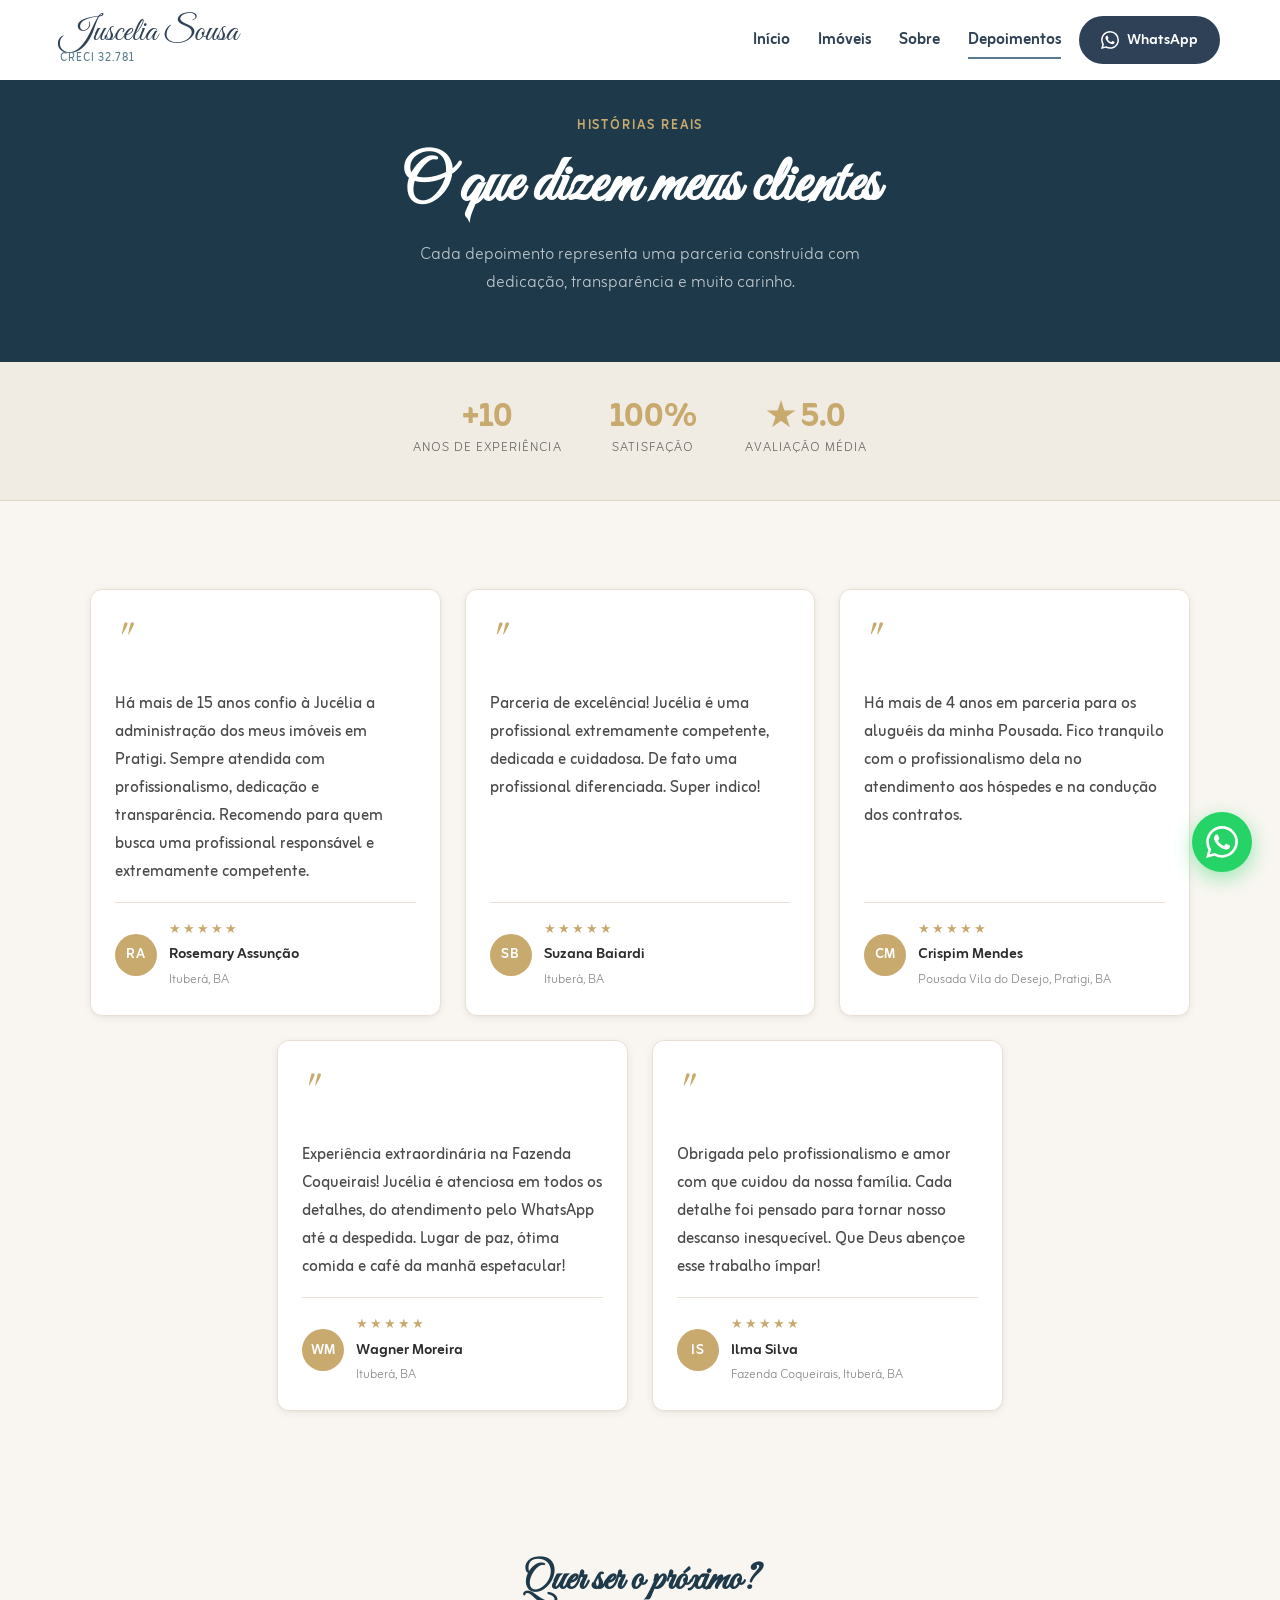
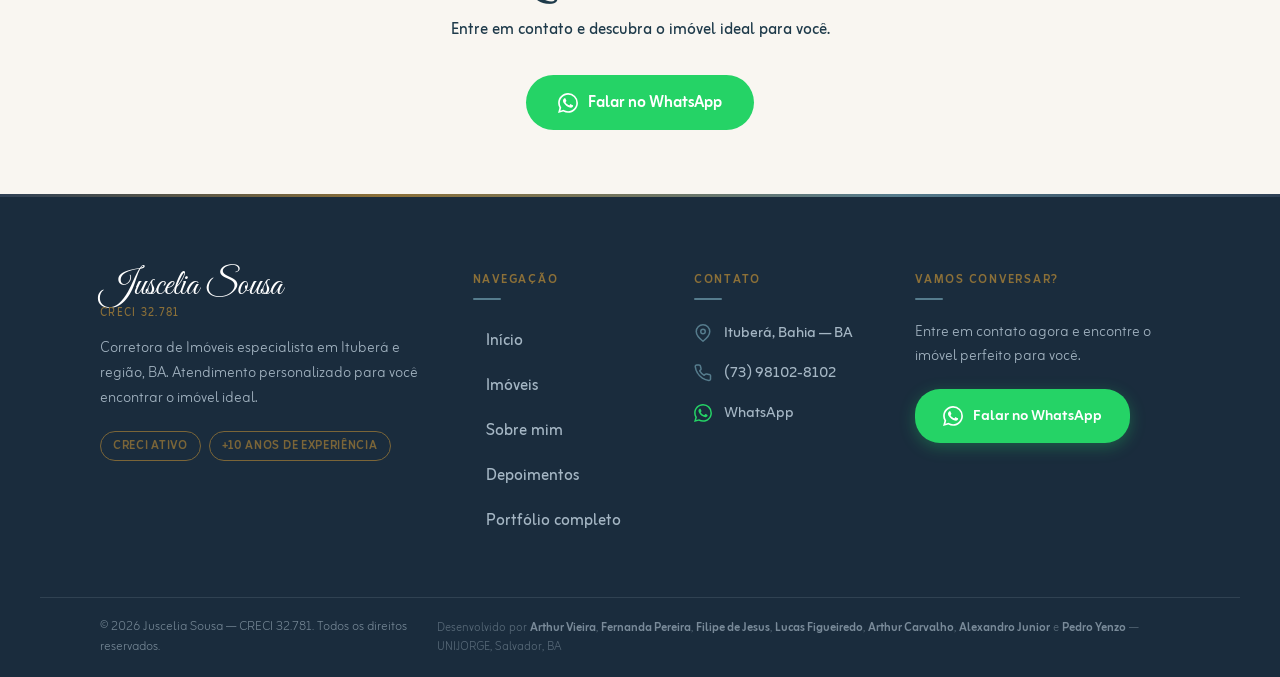
==== depoimentos.html @ c7bf2bec "Depoimentos" ====
<!DOCTYPE html>
<html lang="pt-BR">
<head>
  <meta charset="UTF-8" />
  <meta name="viewport" content="width=device-width, initial-scale=1.0" />
  <meta name="description" content="Depoimentos de clientes de Juscelia Sousa — Corretora de Imóveis CRECI 32.781 em Ituberá, BA." />
  <title>Depoimentos | Juscelia Sousa — Corretora de Imóveis</title>

  <link rel="preconnect" href="https://fonts.googleapis.com" />
  <link rel="preconnect" href="https://fonts.gstatic.com" crossorigin />
  <link href="https://fonts.googleapis.com/css2?family=Great+Vibes&family=Zain:ital,wght@0,200;0,300;0,400;0,700;0,800;0,900;1,300;1,400&display=swap" rel="stylesheet" />

  <link rel="stylesheet" href="assets/css/style.css" />
  <link rel="stylesheet" href="assets/css/footer.css" />
  <link rel="stylesheet" href="assets/css/depoimentos.css" />

</head>
<body>

  <!-- ============================================================
       CABEÇALHO 
  ============================================================ -->
  <header class="header" id="cabecalho" role="banner">
    <a href="index.html" class="header__brand" aria-label="Juscelia Sousa - Página inicial">
      <span class="header__name">Juscelia Sousa</span>
      <span class="header__creci">CRECI 32.781</span>
    </a>

    <nav class="header__nav" aria-label="Navegação principal">
      <ul class="nav__list" role="list">
        <li><a href="index.html#inicio"  class="nav__link">Início</a></li>
        <li><a href="index.html#imoveis" class="nav__link">Imóveis</a></li>
        <li><a href="index.html#sobre"   class="nav__link">Sobre</a></li>
        <li><a href="depoimentos.html"   class="nav__link active" aria-current="page">Depoimentos</a></li>
        <li>
          <a href="https://wa.me/5573981028102?text=Ol%C3%A1%2C+Juscelia!+Vim+pelo+seu+site+e+gostaria+de+mais+informa%C3%A7%C3%B5es+sobre+im%C3%B3veis."
            class="btn--whatsapp-nav" target="_blank" rel="noopener noreferrer"
            aria-label="Fale com Juscelia Sousa pelo WhatsApp">
            <svg xmlns="http://www.w3.org/2000/svg" viewBox="0 0 24 24" fill="currentColor" aria-hidden="true">
              <path d="M17.472 14.382c-.297-.149-1.758-.867-2.03-.967-.273-.099-.471-.148-.67.15-.197.297-.767.966-.94 1.164-.173.199-.347.223-.644.075-.297-.15-1.255-.463-2.39-1.475-.883-.788-1.48-1.761-1.653-2.059-.173-.297-.018-.458.13-.606.134-.133.298-.347.446-.52.149-.174.198-.298.298-.497.099-.198.05-.371-.025-.52-.075-.149-.669-1.612-.916-2.207-.242-.579-.487-.5-.669-.51-.173-.008-.371-.01-.57-.01-.198 0-.52.074-.792.372-.272.297-1.04 1.016-1.04 2.479 0 1.462 1.065 2.875 1.213 3.074.149.198 2.096 3.2 5.077 4.487.709.306 1.262.489 1.694.625.712.227 1.36.195 1.871.118.571-.085 1.758-.719 2.006-1.413.248-.694.248-1.289.173-1.413-.074-.124-.272-.198-.57-.347m-5.421 7.403h-.004a9.87 9.87 0 01-5.031-1.378l-.361-.214-3.741.982.998-3.648-.235-.374a9.86 9.86 0 01-1.51-5.26c.001-5.45 4.436-9.884 9.888-9.884 2.64 0 5.122 1.03 6.988 2.898a9.825 9.825 0 012.893 6.994c-.003 5.45-4.437 9.884-9.885 9.884m8.413-18.297A11.815 11.815 0 0012.05 0C5.495 0 .16 5.335.157 11.892c0 2.096.547 4.142 1.588 5.945L.057 24l6.305-1.654a11.882 11.882 0 005.683 1.448h.005c6.554 0 11.89-5.335 11.893-11.893a11.821 11.821 0 00-3.48-8.413z"/>
            </svg>
            WhatsApp
          </a>
        </li>
      </ul>
    </nav>

    <button class="header__hamburger" id="btn-hamburger"
      aria-label="Abrir menu" aria-expanded="false" aria-controls="menu-mobile">
      <span class="hamburger__line"></span>
      <span class="hamburger__line"></span>
      <span class="hamburger__line"></span>
    </button>
  </header>

  <!-- ==========================================================================
        MENU MOBILE 
  ===============================================================================-->
  <nav class="mobile-menu" id="menu-mobile" aria-label="Menu mobile" aria-hidden="true">
    <div class="mobile-menu__inner">
      <a href="index.html#inicio"  class="mobile-menu__link" data-link-mobile>Início</a>
      <a href="index.html#imoveis" class="mobile-menu__link" data-link-mobile>Imóveis</a>
      <a href="index.html#sobre"   class="mobile-menu__link" data-link-mobile>Sobre</a>
      <a href="depoimentos.html"   class="mobile-menu__link active" data-link-mobile>Depoimentos</a>
      <a href="https://wa.me/5573981028102?text=Ol%C3%A1%2C+Juscelia!+Vim+pelo+seu+site+e+gostaria+de+mais+informa%C3%A7%C3%B5es+sobre+im%C3%B3veis."
        class="mobile-menu__whatsapp" target="_blank" rel="noopener noreferrer" data-link-mobile>
        <svg xmlns="http://www.w3.org/2000/svg" viewBox="0 0 24 24" fill="currentColor" aria-hidden="true">
          <path d="M17.472 14.382c-.297-.149-1.758-.867-2.03-.967-.273-.099-.471-.148-.67.15-.197.297-.767.966-.94 1.164-.173.199-.347.223-.644.075-.297-.15-1.255-.463-2.39-1.475-.883-.788-1.48-1.761-1.653-2.059-.173-.297-.018-.458.13-.606.134-.133.298-.347.446-.52.149-.174.198-.298.298-.497.099-.198.05-.371-.025-.52-.075-.149-.669-1.612-.916-2.207-.242-.579-.487-.5-.669-.51-.173-.008-.371-.01-.57-.01-.198 0-.52.074-.792.372-.272.297-1.04 1.016-1.04 2.479 0 1.462 1.065 2.875 1.213 3.074.149.198 2.096 3.2 5.077 4.487.709.306 1.262.489 1.694.625.712.227 1.36.195 1.871.118.571-.085 1.758-.719 2.006-1.413.248-.694.248-1.289.173-1.413-.074-.124-.272-.198-.57-.347m-5.421 7.403h-.004a9.87 9.87 0 01-5.031-1.378l-.361-.214-3.741.982.998-3.648-.235-.374a9.86 9.86 0 01-1.51-5.26c.001-5.45 4.436-9.884 9.888-9.884 2.64 0 5.122 1.03 6.988 2.898a9.825 9.825 0 012.893 6.994c-.003 5.45-4.437 9.884-9.885 9.884m8.413-18.297A11.815 11.815 0 0012.05 0C5.495 0 .16 5.335.157 11.892c0 2.096.547 4.142 1.588 5.945L.057 24l6.305-1.654a11.882 11.882 0 005.683 1.448h.005c6.554 0 11.89-5.335 11.893-11.893a11.821 11.821 0 00-3.48-8.413z"/>
        </svg>
        Fale no WhatsApp
      </a>
    </div>
  </nav>


  <!-- ============================================================
       HERO DA PÁGINA
  ============================================================ -->
  <section class="dep-hero" aria-label="Depoimentos de clientes">
    <span class="dep-hero__eyebrow">Histórias reais</span>
    <h1 class="dep-hero__titulo">O que dizem meus clientes</h1>
    <p class="dep-hero__subtitulo">Cada depoimento representa uma parceria construída com dedicação, transparência e muito carinho.</p>
  </section>


  <!-- ============================================================
       ESTATÍSTICAS
  ============================================================ -->
  <div class="dep-stats" aria-label="Números de satisfação">
    <div class="dep-stat">
      <span class="dep-stat__num">+10</span>
      <span class="dep-stat__label">Anos de experiência</span>
    </div>
    <div class="dep-stat">
      <span class="dep-stat__num">100%</span>
      <span class="dep-stat__label">Satisfação</span>
    </div>
    <div class="dep-stat">
      <span class="dep-stat__num">★ 5.0</span>
      <span class="dep-stat__label">Avaliação média</span>
    </div>
  </div>



  <!-- ============================================================
       SEÇÃO DEPOIMENTOS
  ============================================================ -->
  <section class="secao-depoimentos" id="depoimentos" aria-labelledby="dep-titulo">

    <div class="depoimentos__grade">

      <article class="dep__card">
        <div class="dep__aspas" aria-hidden="true">"</div>
        <p class="dep__texto">Há mais de 15 anos confio à Jucélia a administração dos meus imóveis em Pratigi. Sempre atendida com profissionalismo, dedicação e transparência. Recomendo para quem busca uma profissional responsável e extremamente competente.</p>
        <footer class="dep__rodape">
          <div class="dep__avatar" aria-hidden="true">RA</div>
          <div class="dep__info">
            <div class="dep__estrelas" aria-label="5 estrelas">★★★★★</div>
            <strong class="dep__nome">Rosemary Assunção</strong>
            <span class="dep__local">Ituberá, BA</span>
          </div>
        </footer>
      </article>

      <article class="dep__card">
        <div class="dep__aspas" aria-hidden="true">"</div>
        <p class="dep__texto">Parceria de excelência! Jucélia é uma profissional extremamente competente, dedicada e cuidadosa. De fato uma profissional diferenciada. Super indico!</p>
        <footer class="dep__rodape">
          <div class="dep__avatar" aria-hidden="true">SB</div>
          <div class="dep__info">
            <div class="dep__estrelas" aria-label="5 estrelas">★★★★★</div>
            <strong class="dep__nome">Suzana Baiardi</strong>
            <span class="dep__local">Ituberá, BA</span>
          </div>
        </footer>
      </article>

      <article class="dep__card">
        <div class="dep__aspas" aria-hidden="true">"</div>
        <p class="dep__texto">Há mais de 4 anos em parceria para os aluguéis da minha Pousada. Fico tranquilo com o profissionalismo dela no atendimento aos hóspedes e na condução dos contratos.</p>
        <footer class="dep__rodape">
          <div class="dep__avatar" aria-hidden="true">CM</div>
          <div class="dep__info">
            <div class="dep__estrelas" aria-label="5 estrelas">★★★★★</div>
            <strong class="dep__nome">Crispim Mendes</strong>
            <span class="dep__local">Pousada Vila do Desejo, Pratigi, BA</span>
          </div>
        </footer>
      </article>

      <article class="dep__card">
        <div class="dep__aspas" aria-hidden="true">"</div>
        <p class="dep__texto">Experiência extraordinária na Fazenda Coqueirais! Jucélia é atenciosa em todos os detalhes, do atendimento pelo WhatsApp até a despedida. Lugar de paz, ótima comida e café da manhã espetacular!</p>
        <footer class="dep__rodape">
          <div class="dep__avatar" aria-hidden="true">WM</div>
          <div class="dep__info">
            <div class="dep__estrelas" aria-label="5 estrelas">★★★★★</div>
            <strong class="dep__nome">Wagner Moreira</strong>
            <span class="dep__local">Ituberá, BA</span>
          </div>
        </footer>
      </article>

      <article class="dep__card">
        <div class="dep__aspas" aria-hidden="true">"</div>
        <p class="dep__texto">Obrigada pelo profissionalismo e amor com que cuidou da nossa família. Cada detalhe foi pensado para tornar nosso descanso inesquecível. Que Deus abençoe esse trabalho ímpar!</p>
        <footer class="dep__rodape">
          <div class="dep__avatar" aria-hidden="true">IS</div>
          <div class="dep__info">
            <div class="dep__estrelas" aria-label="5 estrelas">★★★★★</div>
            <strong class="dep__nome">Ilma Silva</strong>
            <span class="dep__local">Fazenda Coqueirais, Ituberá, BA</span>
          </div>
        </footer>
      </article>

    </div>
  </section>

  <!-- ===========================================================
   CONVOCAÇÃO 
   ============================================================-->
  
   <section class="dep-cta" aria-label="Fale com Juscelia">
  <h2 class="dep-cta__titulo">Quer ser o próximo?</h2>
  <p class="dep-cta__texto">Entre em contato e descubra o imóvel ideal para você.</p>
  <a href="https://wa.me/5573981028102?text=Ol%C3%A1%2C+Juscelia!+Vim+pela+p%C3%A1gina+de+depoimentos+e+gostaria+de+mais+informa%C3%A7%C3%B5es."
    class="dep-cta__btn" target="_blank" rel="noopener noreferrer">
    <svg xmlns="http://www.w3.org/2000/svg" viewBox="0 0 24 24" fill="currentColor" style="width:20px;height:20px" aria-hidden="true">
      <path d="M17.472 14.382c-.297-.149-1.758-.867-2.03-.967-.273-.099-.471-.148-.67.15-.197.297-.767.966-.94 1.164-.173.199-.347.223-.644.075-.297-.15-1.255-.463-2.39-1.475-.883-.788-1.48-1.761-1.653-2.059-.173-.297-.018-.458.13-.606.134-.133.298-.347.446-.52.149-.174.198-.298.298-.497.099-.198.05-.371-.025-.52-.075-.149-.669-1.612-.916-2.207-.242-.579-.487-.5-.669-.51-.173-.008-.371-.01-.57-.01-.198 0-.52.074-.792.372-.272.297-1.04 1.016-1.04 2.479 0 1.462 1.065 2.875 1.213 3.074.149.198 2.096 3.2 5.077 4.487.709.306 1.262.489 1.694.625.712.227 1.36.195 1.871.118.571-.085 1.758-.719 2.006-1.413.248-.694.248-1.289.173-1.413-.074-.124-.272-.198-.57-.347m-5.421 7.403h-.004a9.87 9.87 0 01-5.031-1.378l-.361-.214-3.741.982.998-3.648-.235-.374a9.86 9.86 0 01-1.51-5.26c.001-5.45 4.436-9.884 9.888-9.884 2.64 0 5.122 1.03 6.988 2.898a9.825 9.825 0 012.893 6.994c-.003 5.45-4.437 9.884-9.885 9.884m8.413-18.297A11.815 11.815 0 0012.05 0C5.495 0 .16 5.335.157 11.892c0 2.096.547 4.142 1.588 5.945L.057 24l6.305-1.654a11.882 11.882 0 005.683 1.448h.005c6.554 0 11.89-5.335 11.893-11.893a11.821 11.821 0 00-3.48-8.413z"/>
    </svg>
    Falar no WhatsApp
  </a>
</section>

  <!-- ============================================================
       RODAPÉ
  ============================================================ -->
  <footer class="footer" id="rodape" role="contentinfo">
    <div class="footer__top-bar" aria-hidden="true"></div>
    <div class="footer__container">

      <div class="footer__col footer__col--marca">
        <a href="index.html" class="footer__logo" aria-label="Juscelia Sousa - Início">
          <span class="footer__logo-nome">Juscelia Sousa</span>
          <span class="footer__logo-creci">CRECI 32.781</span>
        </a>
        <p class="footer__descricao">Corretora de Imóveis especialista em Ituberá e região, BA. Atendimento personalizado para você encontrar o imóvel ideal.</p>
        <div class="footer__selos">
          <span class="footer__selo">CRECI Ativo</span>
          <span class="footer__selo">+10 anos de experiência</span>
        </div>
      </div>

      <div class="footer__col">
        <h3 class="footer__col-titulo">Navegação</h3>
        <ul class="footer__nav-list" role="list">
          <li><a href="index.html#inicio"   class="footer__nav-link">Início</a></li>
          <li><a href="index.html#imoveis"  class="footer__nav-link">Imóveis</a></li>
          <li><a href="index.html#sobre"    class="footer__nav-link">Sobre mim</a></li>
          <li><a href="depoimentos.html"    class="footer__nav-link">Depoimentos</a></li>
          <li><a href="imoveis.html"        class="footer__nav-link">Portfólio completo</a></li>
        </ul>
      </div>

      <div class="footer__col">
        <h3 class="footer__col-titulo">Contato</h3>
        <ul class="footer__contato-list" role="list">
          <li class="footer__contato-item">
            <svg xmlns="http://www.w3.org/2000/svg" viewBox="0 0 24 24" fill="none" stroke="currentColor" stroke-width="2" stroke-linecap="round" stroke-linejoin="round" aria-hidden="true"><path d="M21 10c0 6-9 13-9 13S3 16 3 10a9 9 0 0 1 18 0z"/><circle cx="12" cy="10" r="3"/></svg>
            <span>Ituberá, Bahia — BA</span>
          </li>
          <li class="footer__contato-item">
            <svg xmlns="http://www.w3.org/2000/svg" viewBox="0 0 24 24" fill="none" stroke="currentColor" stroke-width="2" stroke-linecap="round" stroke-linejoin="round" aria-hidden="true"><path d="M22 16.92v3a2 2 0 0 1-2.18 2 19.79 19.79 0 0 1-8.63-3.07A19.5 19.5 0 0 1 4.69 12a19.79 19.79 0 0 1-3-8.6A2 2 0 0 1 3.62 1.2h3a2 2 0 0 1 2 1.72c.13.96.36 1.9.7 2.81a2 2 0 0 1-.45 2.11l-1.27 1.27a16 16 0 0 0 6 6l1.27-1.27a2 2 0 0 1 2.11-.45c.9.34 1.85.57 2.81.7A2 2 0 0 1 22 16.92z"/></svg>
            <a href="tel:+5573981028102" class="footer__link-contato">(73) 98102-8102</a>
          </li>
          <li class="footer__contato-item">
            <svg xmlns="http://www.w3.org/2000/svg" viewBox="0 0 24 24" fill="currentColor" aria-hidden="true"><path d="M17.472 14.382c-.297-.149-1.758-.867-2.03-.967-.273-.099-.471-.148-.67.15-.197.297-.767.966-.94 1.164-.173.199-.347.223-.644.075-.297-.15-1.255-.463-2.39-1.475-.883-.788-1.48-1.761-1.653-2.059-.173-.297-.018-.458.13-.606.134-.133.298-.347.446-.52.149-.174.198-.298.298-.497.099-.198.05-.371-.025-.52-.075-.149-.669-1.612-.916-2.207-.242-.579-.487-.5-.669-.51-.173-.008-.371-.01-.57-.01-.198 0-.52.074-.792.372-.272.297-1.04 1.016-1.04 2.479 0 1.462 1.065 2.875 1.213 3.074.149.198 2.096 3.2 5.077 4.487.709.306 1.262.489 1.694.625.712.227 1.36.195 1.871.118.571-.085 1.758-.719 2.006-1.413.248-.694.248-1.289.173-1.413-.074-.124-.272-.198-.57-.347m-5.421 7.403h-.004a9.87 9.87 0 01-5.031-1.378l-.361-.214-3.741.982.998-3.648-.235-.374a9.86 9.86 0 01-1.51-5.26c.001-5.45 4.436-9.884 9.888-9.884 2.64 0 5.122 1.03 6.988 2.898a9.825 9.825 0 012.893 6.994c-.003 5.45-4.437 9.884-9.885 9.884m8.413-18.297A11.815 11.815 0 0012.05 0C5.495 0 .16 5.335.157 11.892c0 2.096.547 4.142 1.588 5.945L.057 24l6.305-1.654a11.882 11.882 0 005.683 1.448h.005c6.554 0 11.89-5.335 11.893-11.893a11.821 11.821 0 00-3.48-8.413z"/></svg>
            <a href="https://wa.me/5573981028102?text=Ol%C3%A1%2C+Juscelia!+Vim+pelo+seu+site+e+gostaria+de+mais+informa%C3%A7%C3%B5es."
              class="footer__link-contato" target="_blank" rel="noopener noreferrer">WhatsApp</a>
          </li>
        </ul>
      </div>

      <div class="footer__col footer__col--cta">
        <h3 class="footer__col-titulo">Vamos conversar?</h3>
        <p class="footer__cta-texto">Entre em contato agora e encontre o imóvel perfeito para você.</p>
        <a href="https://wa.me/5573981028102?text=Ol%C3%A1%2C+Juscelia!+Vim+pelo+seu+site+e+gostaria+de+mais+informa%C3%A7%C3%B5es."
          class="footer__btn-wpp" target="_blank" rel="noopener noreferrer">
          <svg xmlns="http://www.w3.org/2000/svg" viewBox="0 0 24 24" fill="currentColor" aria-hidden="true"><path d="M17.472 14.382c-.297-.149-1.758-.867-2.03-.967-.273-.099-.471-.148-.67.15-.197.297-.767.966-.94 1.164-.173.199-.347.223-.644.075-.297-.15-1.255-.463-2.39-1.475-.883-.788-1.48-1.761-1.653-2.059-.173-.297-.018-.458.13-.606.134-.133.298-.347.446-.52.149-.174.198-.298.298-.497.099-.198.05-.371-.025-.52-.075-.149-.669-1.612-.916-2.207-.242-.579-.487-.5-.669-.51-.173-.008-.371-.01-.57-.01-.198 0-.52.074-.792.372-.272.297-1.04 1.016-1.04 2.479 0 1.462 1.065 2.875 1.213 3.074.149.198 2.096 3.2 5.077 4.487.709.306 1.262.489 1.694.625.712.227 1.36.195 1.871.118.571-.085 1.758-.719 2.006-1.413.248-.694.248-1.289.173-1.413-.074-.124-.272-.198-.57-.347m-5.421 7.403h-.004a9.87 9.87 0 01-5.031-1.378l-.361-.214-3.741.982.998-3.648-.235-.374a9.86 9.86 0 01-1.51-5.26c.001-5.45 4.436-9.884 9.888-9.884 2.64 0 5.122 1.03 6.988 2.898a9.825 9.825 0 012.893 6.994c-.003 5.45-4.437 9.884-9.885 9.884m8.413-18.297A11.815 11.815 0 0012.05 0C5.495 0 .16 5.335.157 11.892c0 2.096.547 4.142 1.588 5.945L.057 24l6.305-1.654a11.882 11.882 0 005.683 1.448h.005c6.554 0 11.89-5.335 11.893-11.893a11.821 11.821 0 00-3.48-8.413z"/></svg>
          Falar no WhatsApp
        </a>
      </div>

    </div>

    <div class="footer__copyright">
      <p>&copy; <span id="footer-ano"></span> Juscelia Sousa — CRECI 32.781. Todos os direitos reservados.</p>
      <p class="footer__credito">
        Desenvolvido por <strong>Arthur Vieira</strong>, <strong>Fernanda Pereira</strong>,
        <strong>Filipe de Jesus</strong>, <strong>Lucas Figueiredo</strong>,
        <strong>Arthur Carvalho</strong>, <strong>Alexandro Junior</strong> e
        <strong>Pedro Yenzo</strong> &mdash; UNIJORGE, Salvador, BA
      </p>
    </div>
  </footer>

  <!-- Botão flutuante WhatsApp -->
  <a href="https://wa.me/5573981028102?text=Ol%C3%A1%2C+Juscelia!+Vim+pelo+seu+site+e+gostaria+de+mais+informa%C3%A7%C3%B5es."
    class="btn-wpp-flutuante" target="_blank" rel="noopener noreferrer"
    aria-label="Fale com Juscelia Sousa pelo WhatsApp" title="Fale no WhatsApp">
    <svg xmlns="http://www.w3.org/2000/svg" viewBox="0 0 24 24" fill="currentColor" aria-hidden="true">
      <path d="M17.472 14.382c-.297-.149-1.758-.867-2.03-.967-.273-.099-.471-.148-.67.15-.197.297-.767.966-.94 1.164-.173.199-.347.223-.644.075-.297-.15-1.255-.463-2.39-1.475-.883-.788-1.48-1.761-1.653-2.059-.173-.297-.018-.458.13-.606.134-.133.298-.347.446-.52.149-.174.198-.298.298-.497.099-.198.05-.371-.025-.52-.075-.149-.669-1.612-.916-2.207-.242-.579-.487-.5-.669-.51-.173-.008-.371-.01-.57-.01-.198 0-.52.074-.792.372-.272.297-1.04 1.016-1.04 2.479 0 1.462 1.065 2.875 1.213 3.074.149.198 2.096 3.2 5.077 4.487.709.306 1.262.489 1.694.625.712.227 1.36.195 1.871.118.571-.085 1.758-.719 2.006-1.413.248-.694.248-1.289.173-1.413-.074-.124-.272-.198-.57-.347m-5.421 7.403h-.004a9.87 9.87 0 01-5.031-1.378l-.361-.214-3.741.982.998-3.648-.235-.374a9.86 9.86 0 01-1.51-5.26c.001-5.45 4.436-9.884 9.888-9.884 2.64 0 5.122 1.03 6.988 2.898a9.825 9.825 0 012.893 6.994c-.003 5.45-4.437 9.884-9.885 9.884m8.413-18.297A11.815 11.815 0 0012.05 0C5.495 0 .16 5.335.157 11.892c0 2.096.547 4.142 1.588 5.945L.057 24l6.305-1.654a11.882 11.882 0 005.683 1.448h.005c6.554 0 11.89-5.335 11.893-11.893a11.821 11.821 0 00-3.48-8.413z"/>
    </svg>
  </a>

  <script src="assets/js/main.js" defer></script>
  <script>
    document.getElementById('footer-ano').textContent = new Date().getFullYear();
  </script>

  <!-- ===========================================================================
  JAVA SCRIPT - ANIMAÇÃO DOS CARDS 
  =============================================================================-->
  <script>
    const cards = document.querySelectorAll('.dep__card');
    const observer = new IntersectionObserver((entries) => {
      entries.forEach(entry => {
        if (entry.isIntersecting) {
          entry.target.style.animationPlayState = 'running';
          observer.unobserve(entry.target);
        }
      });
    }, { threshold: 0.15 });
    cards.forEach(card => {
      card.style.animationPlayState = 'paused';
      observer.observe(card);
    });
  </script>

</body>
</html>
---- assets/css/style.css ----
/* ============================================================
   === RESET E BASE ==========================================
   ============================================================ */
*, *::before, *::after {
  box-sizing: border-box;
  margin: 0;
  padding: 0;
}

html {
  scroll-behavior: smooth;
}

body {
  font-family: 'Zain', sans-serif;
  font-size: 16px;
  color: var(--cor-escuro);
  background-color: var(--cor-bege);
  overflow-x: hidden;
}

/* ============================================================
   === VARIÁVEIS CSS =========================================
   ============================================================ */
:root {
  --cor-navy:   #2F4156; /* cabeçalhos, CTAs, textos principais */
  --cor-teal:   #567C8D; /* elementos secundários, hover        */
  --cor-sky:    #C8D9E6; /* destaques suaves, tags              */
  --cor-bege:   #F5EFEB; /* fundos de seções                    */
  --cor-branco: #FFFFFF; /* fundos de cards e navbar            */
  --cor-escuro: #1E2D3D; /* corpo de texto                      */
  --cor-ouro:   #8C7038; /* CRECI e detalhes dourados           */

  --fonte-titulo: 'Great Vibes', cursive;
  --fonte-corpo:  'Zain', sans-serif;

  --altura-cabecalho: 72px;
  --transicao-base: all 0.3s ease;
}

/* ============================================================
   === CABEÇALHO =============================================
   ============================================================ */
.header {
  position: fixed;
  top: 0;
  left: 0;
  width: 100%;
  z-index: 1000;
  background-color: var(--cor-branco);
  padding: 12px 20px;
  display: flex;
  align-items: center;
  justify-content: space-between;
  transition: var(--transicao-base);
}

/* Estado ao rolar — adicionado via JS */
.header.scrolled {
  box-shadow: 0 2px 20px rgba(47, 65, 86, 0.12);
  padding: 8px 20px;
}

/* --- Marca / Logo ------------------------------------------ */
.header__brand {
  display: flex;
  flex-direction: column;
  line-height: 1.1;
  text-decoration: none;
}

.header__name {
  font-family: var(--fonte-titulo);
  font-size: 1.9rem;
  color: var(--cor-navy);
  line-height: 1;
}

.header__creci {
  font-family: var(--fonte-corpo);
  font-size: 0.7rem;
  font-weight: 400;
  color: var(--cor-teal);
  letter-spacing: 0.08em;
  text-transform: uppercase;
  margin-top: 2px;
}

/* --- Navegação desktop ------------------------------------- */
.header__nav {
  display: none; /* oculto no mobile */
}

.nav__list {
  list-style: none;
  display: flex;
  align-items: center;
  gap: 8px;
}

.nav__link {
  font-family: var(--fonte-corpo);
  font-size: 1rem;
  font-weight: 700;
  color: var(--cor-navy);
  text-decoration: none;
  padding: 6px 10px;
  position: relative;
  transition: color 0.25s ease;
}

/* Sublinhado animado */
.nav__link::after {
  content: '';
  position: absolute;
  bottom: 0;
  left: 10px;
  right: 10px;
  height: 2px;
  background-color: var(--cor-teal);
  transform: scaleX(0);
  transform-origin: left;
  transition: transform 0.3s ease;
}

.nav__link:hover::after,
.nav__link.active::after {
  transform: scaleX(1);
}

.nav__link:hover {
  color: var(--cor-teal);
}

/* Botão WhatsApp no cabeçalho */
.btn--whatsapp-nav {
  display: inline-flex;
  align-items: center;
  gap: 8px;
  font-family: var(--fonte-corpo);
  font-size: 0.95rem;
  font-weight: 700;
  color: var(--cor-branco);
  background-color: var(--cor-navy);
  border: none;
  border-radius: 25px;
  padding: 10px 22px;
  text-decoration: none;
  cursor: pointer;
  min-height: 48px;
  transition: background-color 0.3s ease, transform 0.2s ease;
  white-space: nowrap;
}

.btn--whatsapp-nav:hover {
  background-color: var(--cor-teal);
  transform: translateY(-1px);
}

.btn--whatsapp-nav svg {
  flex-shrink: 0;
  width: 18px;
  height: 18px;
}

/* --- Botão hambúrguer -------------------------------------- */
.header__hamburger {
  display: flex;
  flex-direction: column;
  justify-content: space-between;
  width: 28px;
  height: 20px;
  background: none;
  border: none;
  cursor: pointer;
  padding: 0;
  min-height: 48px;
  align-items: center;
  justify-content: center;
  gap: 5px;
}

.hamburger__line {
  display: block;
  width: 28px;
  height: 2.5px;
  background-color: var(--cor-navy);
  border-radius: 2px;
  transition: var(--transicao-base);
  transform-origin: center;
}

/* Animação hambúrguer → X */
.header__hamburger[aria-expanded="true"] .hamburger__line:nth-child(1) {
  transform: translateY(7.5px) rotate(45deg);
}
.header__hamburger[aria-expanded="true"] .hamburger__line:nth-child(2) {
  opacity: 0;
  transform: scaleX(0);
}
.header__hamburger[aria-expanded="true"] .hamburger__line:nth-child(3) {
  transform: translateY(-7.5px) rotate(-45deg);
}

/* --- Menu mobile ------------------------------------------- */
.mobile-menu {
  position: fixed;
  top: var(--altura-cabecalho);
  left: 0;
  width: 100%;
  background-color: var(--cor-branco);
  z-index: 999;
  overflow: hidden;
  max-height: 0;
  transition: max-height 0.4s cubic-bezier(0.4, 0, 0.2, 1),
              box-shadow 0.3s ease;
  box-shadow: none;
}

.mobile-menu.open {
  max-height: 400px;
  box-shadow: 0 8px 24px rgba(47, 65, 86, 0.15);
}

.mobile-menu__inner {
  padding: 12px 0 24px;
  display: flex;
  flex-direction: column;
  align-items: stretch;
  border-top: 1px solid var(--cor-sky);
}

.mobile-menu__link {
  font-family: var(--fonte-corpo);
  font-size: 1.1rem;
  font-weight: 700;
  color: var(--cor-navy);
  text-decoration: none;
  padding: 16px 24px;
  transition: background-color 0.2s ease, color 0.2s ease;
  border-bottom: 1px solid #f0eae6;
}

.mobile-menu__link:last-of-type {
  border-bottom: none;
}

.mobile-menu__link:hover,
.mobile-menu__link.active {
  background-color: #f7f3f0;
  color: var(--cor-teal);
}

.mobile-menu__whatsapp {
  display: inline-flex;
  align-items: center;
  justify-content: center;
  gap: 10px;
  font-family: var(--fonte-corpo);
  font-size: 1rem;
  font-weight: 700;
  color: var(--cor-branco);
  background-color: var(--cor-navy);
  border: none;
  border-radius: 25px;
  padding: 14px 32px;
  text-decoration: none;
  cursor: pointer;
  min-height: 48px;
  margin: 20px 24px 0;
  transition: background-color 0.3s ease;
}

.mobile-menu__whatsapp:hover {
  background-color: var(--cor-teal);
}

.mobile-menu__whatsapp svg {
  width: 20px;
  height: 20px;
  flex-shrink: 0;
}

/* ============================================================
   === SEÇÃO HERO — CARROSSEL CINEMATOGRÁFICO PREMIUM =======
   ============================================================ */
.hero {
  position: relative;
  width: 100%;
  height: 100svh;
  min-height: 600px;
  display: flex;
  align-items: center;
  justify-content: center;
  overflow: hidden;
}

/* ─── Container dos slides ─── */
.hero__carousel {
  position: absolute;
  top: -120px;
  height: calc(100% + 240px);
  left: 0;
  right: 0;
  z-index: 0;
  will-change: transform;
}

/* Cada slide: ocupa toda a área, oculto por padrão */
.hero__slide {
  position: absolute;
  inset: 0;
  background-size: cover;
  background-position: center;
  background-repeat: no-repeat;
  opacity: 0;
  will-change: transform, opacity;
  backface-visibility: hidden;
  -webkit-backface-visibility: hidden;
  transform-style: preserve-3d;
  -webkit-transform-style: preserve-3d;
  transition: opacity 1.6s cubic-bezier(0.4, 0, 0.2, 1);
}

/* Slide ativo: visível + Ken Burns sutil, linear e centralizado */
.hero__slide.active {
  opacity: 1;
  animation: kenBurns 9s linear both;
}

/* Slide saindo: dissolve suavemente */
.hero__slide.leaving {
  opacity: 0;
  animation: kenBurnsOut 1.6s cubic-bezier(0.4, 0, 0.2, 1) forwards;
}

/* Zoom centralizado com aceleração 3D para evitar tremores (1.015 a 1.05) */
@keyframes kenBurns {
  0%   { transform: scale3d(1.015, 1.015, 1) translate3d(0, 0, 0); }
  100% { transform: scale3d(1.05, 1.05, 1) translate3d(0, 0, 0); }
}

/* Mantém o zoom acelerado por hardware durante o fade out */
@keyframes kenBurnsOut {
  from { opacity: 1; transform: scale3d(1.05, 1.05, 1) translate3d(0, 0, 0); }
  to   { opacity: 0; transform: scale3d(1.05, 1.05, 1) translate3d(0, 0, 0); }
}

/* Imagens individuais (background via CSS) */
.hero__slide--1 {
  background-image: url('../img/area_de_atuacao/barra de Serrinhaem.jpeg');
  background-position: center 40%;
}
.hero__slide--2 {
  background-image: url('../img/area_de_atuacao/cidade ituberá (2).jpeg');
  background-position: center 55%;
}
.hero__slide--3 {
  background-image: url('../img/area_de_atuacao/cidade ituberá.jpeg');
  background-position: center 50%;
}
.hero__slide--4 {
  background-image: url('../img/area_de_atuacao/Praia de pratigi.jpeg');
  background-position: center 35%;
}

/* ─── Overlay cinematográfico em camadas ─── */
/* Camada 1: gradiente escuro lateral + base escura */
.hero__overlay {
  position: absolute;
  inset: 0;
  z-index: 1;
  background:
    linear-gradient(
      160deg,
      rgba(15, 25, 38, 0.72) 0%,
      rgba(20, 35, 55, 0.52) 40%,
      rgba(10, 20, 35, 0.65) 100%
    );
}

/* Camada 2: vinheta nas bordas (efeito cinema) */
.hero__vignette {
  position: absolute;
  inset: 0;
  z-index: 1;
  background: radial-gradient(
    ellipse at center,
    transparent 40%,
    rgba(5, 10, 20, 0.55) 100%
  );
  pointer-events: none;
}

/* Camada 3: linha de luz horizontal sutil (efeito lux) */
.hero__light-line {
  position: absolute;
  bottom: 0;
  left: 0;
  right: 0;
  height: 2px;
  z-index: 3;
  background: linear-gradient(
    90deg,
    transparent 0%,
    rgba(200, 217, 230, 0.4) 30%,
    rgba(200, 217, 230, 0.7) 50%,
    rgba(200, 217, 230, 0.4) 70%,
    transparent 100%
  );
  animation: lightSweep 4s ease-in-out infinite;
}

@keyframes lightSweep {
  0%, 100% { opacity: 0.4; }
  50%       { opacity: 0.9; }
}

/* ─── Conteúdo do Hero ─── */
.hero__content {
  position: relative;
  z-index: 2;
  display: flex;
  flex-direction: column;
  align-items: center;
  text-align: center;
  padding: 0 24px;
  width: 100%;
  max-width: 820px;
  gap: 22px;
  animation: heroSubir 1.1s cubic-bezier(0.16, 1, 0.3, 1) both;
  animation-delay: 0.3s;
}

/* Animação de entrada (fade + subida suave) */
@keyframes heroSubir {
  from {
    opacity: 0;
    transform: translateY(32px);
  }
  to {
    opacity: 1;
    transform: translateY(0);
  }
}

/* 1. Tag de localização */
.hero__tag {
  font-family: var(--fonte-corpo);
  font-size: 0.75rem;
  font-weight: 400;
  color: rgba(200, 217, 230, 0.92);
  letter-spacing: 0.2em;
  text-transform: uppercase;
  background-color: rgba(255, 255, 255, 0.07);
  border: 1px solid rgba(200, 217, 230, 0.3);
  padding: 7px 22px;
  border-radius: 100px;
  backdrop-filter: blur(12px);
  -webkit-backdrop-filter: blur(12px);
  box-shadow: 0 2px 20px rgba(0, 0, 0, 0.2),
              inset 0 1px 0 rgba(255,255,255,0.08);
}

/* 2. Título principal */
.hero__title {
  font-family: var(--fonte-titulo);
  font-size: clamp(3rem, 8vw, 6rem);
  color: #ffffff;
  line-height: 1.1;
  margin: 0;
  text-shadow:
    0 2px 40px rgba(0, 0, 0, 0.5),
    0 0 80px rgba(10, 20, 35, 0.4);
  letter-spacing: -0.01em;
}

/* 3. Subtítulo */
.hero__subtitle {
  font-family: var(--fonte-corpo);
  font-size: clamp(1rem, 2.5vw, 1.2rem);
  font-weight: 300;
  color: rgba(240, 245, 250, 0.88);
  max-width: 580px;
  line-height: 1.7;
  text-shadow: 0 1px 12px rgba(0, 0, 0, 0.4);
  letter-spacing: 0.01em;
}

/* 4. Grupo de botões */
.hero__actions {
  display: flex;
  flex-direction: column;
  gap: 14px;
  width: 100%;
  margin-top: 6px;
}

/* Base compartilhada dos botões */
.btn {
  display: inline-flex;
  align-items: center;
  justify-content: center;
  font-family: var(--fonte-corpo);
  font-size: 1rem;
  font-weight: 700;
  border-radius: 25px;
  padding: 14px 32px;
  min-height: 50px;
  cursor: pointer;
  text-decoration: none;
  border: 2px solid transparent;
  transition: var(--transicao-base);
  letter-spacing: 0.04em;
  width: 100%;
}

/* Botão primário */
.btn--primary {
  background: linear-gradient(135deg, #567C8D 0%, #3d6273 100%);
  color: var(--cor-branco);
  border-color: transparent;
  box-shadow: 0 4px 24px rgba(86, 124, 141, 0.45),
              inset 0 1px 0 rgba(255,255,255,0.15);
}

.btn--primary:hover {
  background: linear-gradient(135deg, #4a6b7c 0%, #2F4156 100%);
  transform: translateY(-3px);
  box-shadow: 0 10px 32px rgba(86, 124, 141, 0.55);
}

/* Botão contorno */
.btn--outline {
  background-color: rgba(255, 255, 255, 0.08);
  color: var(--cor-branco);
  border-color: rgba(255, 255, 255, 0.55);
  backdrop-filter: blur(8px);
  -webkit-backdrop-filter: blur(8px);
}

.btn--outline:hover {
  background-color: rgba(255, 255, 255, 0.18);
  border-color: rgba(255, 255, 255, 0.9);
  transform: translateY(-3px);
  box-shadow: 0 8px 28px rgba(255, 255, 255, 0.15);
}



/* 5. Indicador de rolagem */
.hero__scroll-hint {
  position: absolute;
  bottom: 24px;
  right: 32px;
  z-index: 4;
  display: flex;
  flex-direction: column;
  align-items: center;
  gap: 4px;
  color: rgba(255, 255, 255, 0.55);
  animation: saltar 2.4s ease-in-out infinite;
  cursor: default;
}

.hero__scroll-hint span {
  font-family: var(--fonte-corpo);
  font-size: 0.65rem;
  font-weight: 300;
  letter-spacing: 0.15em;
  text-transform: uppercase;
}

.hero__scroll-hint svg {
  width: 20px;
  height: 20px;
}

@keyframes saltar {
  0%, 100% { transform: translateY(0); opacity: 0.55; }
  50%       { transform: translateY(8px); opacity: 0.85; }
}

/* ============================================================
   === SEÇÃO SOBRE MIM =======================================
/* Linha decorativa abaixo dos títulos */
.linha-decorativa {
  width: 60px;
  height: 3px;
  background-color: var(--cor-teal);
  margin: 0 auto;
  border-radius: 2px;
}

/* Seção trajetória */
.secao-trajetoria {
  background-color: var(--cor-bege);
  padding: 60px 30px;
}

/* ============================================================
   === BREAKPOINT TABLET — 768px =============================
   ============================================================ */
@media (min-width: 768px) {
  .header {
    padding: 14px 32px;
  }

  .header.scrolled {
    padding: 10px 32px;
  }

  .header__name {
    font-size: 2.1rem;
  }

  .hero__content {
    padding: 0 40px;
    gap: 24px;
  }

  .hero__actions {
    flex-direction: row; /* lado a lado no tablet */
    justify-content: center;
    width: auto;
  }

  .btn {
    width: auto;
    min-width: 190px;
  }
}

/* ============================================================
   === BREAKPOINT DESKTOP — 1024px ===========================
   ============================================================ */
@media (min-width: 1024px) {
  :root {
    --altura-cabecalho: 80px;
  }

  .header {
    padding: 16px 60px;
  }

  .header.scrolled {
    padding: 10px 60px;
  }

  /* Exibe a navegação desktop e oculta o hambúrguer */
  .header__nav {
    display: flex;
    align-items: center;
  }

  .header__hamburger {
    display: none;
  }

  /* Menu mobile nunca aparece no desktop */
  .mobile-menu {
    display: none;
  }

  .hero__content {
    padding: 0 60px;
    gap: 28px;
  }

  .hero__tag {
    font-size: 0.82rem;
  }
}

/* ============================================================
   === RESPONSIVO — SOBRE MIM ================================
   ============================================================ */
@media (max-width: 768px) {
  .sobre-inner {
    grid-template-columns: 1fr;
    padding: 40px 20px;
  }

  .sobre__foto img {
    max-width: 280px;
    margin: 0 auto;
  }

  .trajetoria-grid {
    grid-template-columns: 1fr;
  }

  .trajetoria-section {
    padding: 40px 20px;
  }
}

/* ============================================================
   === BOTÃO FLUTUANTE WHATSAPP ==============================
   ============================================================ */

/* Anel de pulso ao redor do botão */
@keyframes pulsarWpp {
  0%   { box-shadow: 0 0 0 0 rgba(37, 211, 102, 0.55); }
  70%  { box-shadow: 0 0 0 14px rgba(37, 211, 102, 0); }
  100% { box-shadow: 0 0 0 0 rgba(37, 211, 102, 0); }
}

.btn-wpp-flutuante {
  position: fixed;
  bottom: 28px;
  right: 28px;
  z-index: 9999;

  width: 60px;
  height: 60px;
  border-radius: 50%;

  background-color: #25D366; /* verde oficial do WhatsApp */
  color: #ffffff;

  display: flex;
  align-items: center;
  justify-content: center;

  box-shadow: 0 6px 20px rgba(37, 211, 102, 0.45);
  animation: pulsarWpp 2.4s ease-in-out infinite;

  transition: transform 0.25s ease, background-color 0.25s ease;
  text-decoration: none;
}

.btn-wpp-flutuante svg {
  width: 32px;
  height: 32px;
  flex-shrink: 0;
}

.btn-wpp-flutuante:hover {
  background-color: #1ebe5d;
  transform: scale(1.1);
  animation-play-state: paused; /* pausa o pulso no hover */
}

/* Menor em telas pequenas */
@media (max-width: 480px) {
  .btn-wpp-flutuante {
    width: 52px;
    height: 52px;
    bottom: 20px;
    right: 20px;
  }

  .btn-wpp-flutuante svg {
    width: 26px;
    height: 26px;
  }
}

/* ============================================================
   === ACESSIBILIDADE — ANEL DE FOCO =========================
   ============================================================ */
:focus-visible {
  outline: 3px solid var(--cor-sky);
  outline-offset: 3px;
  border-radius: 4px;
}

/* Movimento reduzido — respeita preferência do sistema */
@media (prefers-reduced-motion: reduce) {
  *, *::before, *::after {
    animation-duration: 0.01ms !important;
    transition-duration: 0.01ms !important;
  }
}
---- assets/css/footer.css ----
/* ============================================================
   === RODAPÉ ================================================
   ============================================================ */

/* Fundo escuro navy profundo */
.footer {
  background-color: #1a2c3d;
  color: var(--cor-sky);
  position: relative;
  overflow: hidden;
}

/* Linha dourada decorativa no topo */
.footer__top-bar {
  height: 3px;
  background: linear-gradient(
    90deg,
    var(--cor-navy)    0%,
    var(--cor-ouro)   30%,
    var(--cor-teal)   70%,
    var(--cor-navy)  100%
  );
}

/* Grade principal de 4 colunas */
.footer__container {
  display: grid;
  grid-template-columns: 1fr;
  gap: 40px 32px;
  max-width: 1200px;
  margin: 0 auto;
  padding: 60px 24px 48px;
}

/* --- Coluna 1: Marca ---------------------------------------- */
.footer__logo {
  display: inline-flex;
  flex-direction: column;
  text-decoration: none;
  line-height: 1.1;
  margin-bottom: 16px;
}

.footer__logo-nome {
  font-family: var(--fonte-titulo);
  font-size: 2.2rem;
  color: var(--cor-branco);
  line-height: 1;
}

.footer__logo-creci {
  font-family: var(--fonte-corpo);
  font-size: 0.68rem;
  font-weight: 400;
  color: var(--cor-ouro);
  letter-spacing: 0.12em;
  text-transform: uppercase;
  margin-top: 4px;
}

.footer__descricao {
  font-family: var(--fonte-corpo);
  font-size: 0.95rem;
  font-weight: 300;
  color: rgba(200, 217, 230, 0.78);
  line-height: 1.65;
  max-width: 340px;
  margin-bottom: 20px;
}

/* Selos/badges de credencial */
.footer__selos {
  display: flex;
  flex-wrap: wrap;
  gap: 8px;
  margin-top: 4px;
}

.footer__selo {
  display: inline-block;
  font-family: var(--fonte-corpo);
  font-size: 0.72rem;
  font-weight: 700;
  color: var(--cor-ouro);
  border: 1px solid var(--cor-ouro);
  border-radius: 100px;
  padding: 4px 12px;
  letter-spacing: 0.06em;
  text-transform: uppercase;
  opacity: 0.85;
  transition: opacity 0.2s ease;
}

.footer__selo:hover {
  opacity: 1;
}

/* --- Coluna genérica --------------------------------------- */
.footer__col-titulo {
  font-family: var(--fonte-corpo);
  font-size: 0.78rem;
  font-weight: 700;
  color: var(--cor-ouro);
  letter-spacing: 0.14em;
  text-transform: uppercase;
  margin-bottom: 20px;
  position: relative;
  padding-bottom: 10px;
}

/* Sublinhado decorativo abaixo do título da coluna */
.footer__col-titulo::after {
  content: '';
  position: absolute;
  bottom: 0;
  left: 0;
  width: 28px;
  height: 2px;
  background-color: var(--cor-teal);
  border-radius: 2px;
}

/* --- Coluna 2: Navegação ----------------------------------- */
.footer__nav-list {
  list-style: none;
  display: flex;
  flex-direction: column;
  gap: 4px;
}

.footer__nav-link {
  font-family: var(--fonte-corpo);
  font-size: 0.98rem;
  font-weight: 400;
  color: rgba(200, 217, 230, 0.8);
  text-decoration: none;
  padding: 6px 0;
  display: inline-flex;
  align-items: center;
  gap: 8px;
  transition: color 0.25s ease, gap 0.25s ease;
}

/* Seta animada à esquerda no hover */
.footer__nav-link::before {
  content: '›';
  color: var(--cor-teal);
  font-size: 1.1rem;
  opacity: 0;
  transform: translateX(-6px);
  transition: opacity 0.2s ease, transform 0.2s ease;
}

.footer__nav-link:hover {
  color: var(--cor-branco);
  gap: 12px;
}

.footer__nav-link:hover::before {
  opacity: 1;
  transform: translateX(0);
}

/* --- Coluna 3: Contato ------------------------------------- */
.footer__contato-list {
  list-style: none;
  display: flex;
  flex-direction: column;
  gap: 14px;
}

.footer__contato-item {
  display: flex;
  align-items: center;
  gap: 12px;
  font-family: var(--fonte-corpo);
  font-size: 0.95rem;
  color: rgba(200, 217, 230, 0.8);
}

.footer__contato-item svg {
  width: 18px;
  height: 18px;
  flex-shrink: 0;
  color: var(--cor-teal);
}

/* override para o ícone WhatsApp (fill) */
.footer__contato-item svg[fill="currentColor"] {
  color: #25D366;
}

.footer__link-contato {
  color: rgba(200, 217, 230, 0.8);
  text-decoration: none;
  transition: color 0.25s ease;
}

.footer__link-contato:hover {
  color: var(--cor-branco);
}

/* --- Coluna 4: CTA ----------------------------------------- */
.footer__col--cta {
  display: flex;
  flex-direction: column;
}

.footer__cta-texto {
  font-family: var(--fonte-corpo);
  font-size: 0.95rem;
  font-weight: 300;
  color: rgba(200, 217, 230, 0.78);
  line-height: 1.6;
  margin-bottom: 20px;
}

/* Botão WhatsApp do footer */
.footer__btn-wpp {
  display: inline-flex;
  align-items: center;
  justify-content: center;
  gap: 10px;
  font-family: var(--fonte-corpo);
  font-size: 0.95rem;
  font-weight: 700;
  color: var(--cor-branco);
  background-color: #25D366;
  border-radius: 25px;
  padding: 14px 28px;
  min-height: 48px;
  text-decoration: none;
  cursor: pointer;
  transition: background-color 0.3s ease, transform 0.2s ease,
              box-shadow 0.3s ease;
  box-shadow: 0 4px 16px rgba(37, 211, 102, 0.3);
  align-self: flex-start;
}

.footer__btn-wpp svg {
  width: 20px;
  height: 20px;
  flex-shrink: 0;
}

.footer__btn-wpp:hover {
  background-color: #1ebe5d;
  transform: translateY(-2px);
  box-shadow: 0 8px 24px rgba(37, 211, 102, 0.45);
}

/* --- Barra de copyright ------------------------------------ */
.footer__copyright {
  border-top: 1px solid rgba(200, 217, 230, 0.12);
  padding: 20px 24px;
  max-width: 1200px;
  margin: 0 auto;
  width: 100%;
  display: flex;
  flex-direction: column;
  align-items: center;
  gap: 6px;
  text-align: center;
}

.footer__copyright p {
  font-family: var(--fonte-corpo);
  font-size: 0.82rem;
  font-weight: 300;
  color: rgba(200, 217, 230, 0.5);
  line-height: 1.5;
}

.footer__credito {
  font-size: 0.78rem !important;
  color: rgba(200, 217, 230, 0.35) !important;
}

.footer__credito strong {
  color: rgba(200, 217, 230, 0.55);
  font-weight: 700;
}

/* ============================================================
   === BREAKPOINT TABLET — 640px =============================
   ============================================================ */
@media (min-width: 640px) {
  .footer__container {
    grid-template-columns: repeat(2, 1fr);
  }

  .footer__col--marca {
    grid-column: 1 / -1; /* Marca ocupa linha inteira no tablet */
  }

  .footer__copyright {
    flex-direction: row;
    justify-content: space-between;
    text-align: left;
  }
}

/* ============================================================
   === BREAKPOINT DESKTOP — 1024px ===========================
   ============================================================ */
@media (min-width: 1024px) {
  .footer__container {
    grid-template-columns: 1.8fr 1fr 1fr 1.4fr;
    padding: 72px 60px 56px;
  }

  .footer__col--marca {
    grid-column: auto; /* Volta ao comportamento normal */
  }

  .footer__btn-wpp {
    align-self: flex-start;
  }

  .footer__copyright {
    padding: 20px 60px;
  }
}

/* Link administrativo discreto */
.footer__admin-link {
  font-size: 0.8rem;
  color: rgba(200, 217, 230, 0.25);
  text-decoration: none;
  margin-left: 8px;
  display: inline-flex;
  align-items: center;
  transition: color 0.2s ease, opacity 0.2s ease;
  opacity: 0.5;
}

.footer__admin-link:hover {
  color: var(--cor-ouro);
  opacity: 1;
}
---- assets/css/depoimentos.css ----
/* --- Depoimentos --- */
.secao-depoimentos {
  padding: 3rem 1.5rem 5rem;
  background-color: #f9f6f1;
}

.depoimentos__grade {
  display: flex;
  flex-wrap: wrap;
  justify-content: center;
  gap: 1.5rem;
  max-width: 1100px;
  margin: 2.5rem auto 0;
}

.dep__card {
  flex: 0 0 calc(33.333% - 1rem);
  background: #fff;
  border: 1px solid #e8e0d4;
  border-radius: 12px;
  padding: 1.75rem 1.5rem 1.5rem;
  display: flex;
  flex-direction: column;
  gap: 1rem;
  box-shadow: 0 2px 8px rgba(0, 0, 0, 0.06), 0 1px 3px rgba(0, 0, 0, 0.04);
  transition: transform 0.25s ease, box-shadow 0.25s ease;

  /* Animação de entrada */
  opacity: 0;
  animation: dep-surgir 0.5s ease forwards;
  animation-play-state: paused;
}

.dep__card:hover {
  transform: translateY(-4px);
  box-shadow: 0 6px 20px rgba(0, 0, 0, 0.10);
}

/* Atraso escalonado por card */
.dep__card:nth-child(1) { animation-delay: 0.1s; }
.dep__card:nth-child(2) { animation-delay: 0.2s; }
.dep__card:nth-child(3) { animation-delay: 0.3s; }
.dep__card:nth-child(4) { animation-delay: 0.4s; }
.dep__card:nth-child(5) { animation-delay: 0.5s; }

/* --- Animação de surgimento --- */
@keyframes dep-surgir {
  from {
    opacity: 0;
    transform: translateY(30px);
  }
  to {
    opacity: 1;
    transform: translateY(0);
  }
}

/* --- Aspas decorativas --- */
.dep__aspas {
  font-family: 'Great Vibes', cursive;
  font-size: 4rem;
  line-height: 1;
  color: #c8a96e;
  margin-bottom: -0.5rem;
}

/* --- Texto do depoimento --- */
.dep__texto {
  font-family: 'Zain', sans-serif;
  font-size: 1rem;
  font-weight: 400;
  line-height: 1.75;
  color: #4a4a4a;
  flex: 1;
  margin: 0;
}

/* --- Rodapé do card --- */
.dep__rodape {
  display: flex;
  align-items: center;
  gap: 0.75rem;
  border-top: 1px solid #e8e0d4;
  padding-top: 1rem;
  margin: 0;
}

/* --- Avatar com iniciais --- */
.dep__avatar {
  width: 42px;
  height: 42px;
  border-radius: 50%;
  background-color: #c8a96e;
  color: #fff;
  font-family: 'Zain', sans-serif;
  font-size: 0.85rem;
  font-weight: 700;
  display: flex;
  align-items: center;
  justify-content: center;
  flex-shrink: 0;
  letter-spacing: 0.05em;
}

/* --- Bloco de nome e local --- */
.dep__info {
  display: flex;
  flex-direction: column;
  gap: 0.1rem;
}

/* --- Estrelas --- */
.dep__estrelas {
  font-size: 0.8rem;
  color: #c8a96e;
  letter-spacing: 2px;
}

/* --- Nome do cliente --- */
.dep__nome {
  font-family: 'Zain', sans-serif;
  font-size: 0.95rem;
  font-weight: 700;
  color: #2c2c2c;
}

/* --- Localização --- */
.dep__local {
  font-family: 'Zain', sans-serif;
  font-size: 0.82rem;
  font-weight: 300;
  color: #888;
}

/* --- Hero --- */
.dep-hero {
  background-color: #1e3a4a;
  padding: 7rem 1.5rem 4rem;
  text-align: center;
}

.dep-hero__eyebrow {
  display: inline-block;
  font-family: 'Zain', sans-serif;
  font-size: 0.8rem;
  font-weight: 700;
  letter-spacing: 0.15em;
  text-transform: uppercase;
  color: #c8a96e;
  margin-bottom: 0.75rem;
}

.dep-hero__titulo {
  font-family: 'Great Vibes', cursive;
  font-size: clamp(2.5rem, 5vw, 4rem);
  color: #fff;
  margin: 0 0 1rem;
  line-height: 1.2;
}

.dep-hero__subtitulo {
  font-family: 'Zain', sans-serif;
  font-size: 1.05rem;
  font-weight: 300;
  color: rgba(255, 255, 255, 0.7);
  max-width: 520px;
  margin: 0 auto;
  line-height: 1.7;
}

/* --- Estatísticas --- */
.dep-stats {
  display: flex;
  justify-content: center;
  gap: 3rem;
  padding: 2.5rem 1.5rem;
  background-color: #f0ebe3;
  border-bottom: 1px solid #e0d6c8;
}

.dep-stat {
  text-align: center;
}

.dep-stat__num {
  font-family: 'Zain', sans-serif;
  font-size: 2rem;
  font-weight: 800;
  color: #c8a96e;
  display: block;
  line-height: 1;
}

.dep-stat__label {
  font-family: 'Zain', sans-serif;
  font-size: 0.82rem;
  font-weight: 300;
  color: #666;
  text-transform: uppercase;
  letter-spacing: 0.08em;
}

/* --- Breadcrumb --- */
.dep-breadcrumb {
  padding: 1rem 1.5rem;
  max-width: 1100px;
  margin: 0 auto;
  font-family: 'Zain', sans-serif;
  font-size: 0.85rem;
  color: #888;
}

.dep-breadcrumb a {
  color: #c8a96e;
  text-decoration: none;
}

.dep-breadcrumb a:hover {
  text-decoration: underline;
}

/* --- Convocação --- */
.dep-cta {
  background-color: #f9f6f1;
  padding: 4rem 1.5rem;
  text-align: center;
}

.dep-cta__titulo {
  font-family: 'Great Vibes', cursive;
  font-size: 2.5rem;
  color: #1e3a4a;
  margin: 0 0 0.75rem;
}

.dep-cta__texto {
  font-family: 'Zain', sans-serif;
  font-size: 1rem;
  font-weight: 400;
  color: #1e3a4a;
  margin: 0 0 2rem;
}

.dep-cta__btn {
  display: inline-flex;
  align-items: center;
  gap: 0.6rem;
  background-color: #25d366;
  color: #fff;
  font-family: 'Zain', sans-serif;
  font-size: 1rem;
  font-weight: 700;
  padding: 0.9rem 2rem;
  border-radius: 50px;
  text-decoration: none;
  transition: background-color 0.2s, transform 0.2s;
}

.dep-cta__btn:hover {
  background-color: #1ebe5d;
  transform: translateY(-2px);
}


/* ============================================================
   RESPONSIVIDADE
   ============================================================ */

/* Tablet: 2 colunas */
@media (max-width: 900px) {
  .dep__card {
    flex: 0 0 calc(50% - 0.75rem);
  }
}

/* Mobile: 1 coluna */
@media (max-width: 600px) {
  .secao-depoimentos {
    padding: 3.5rem 1rem 4rem;
  }

  .dep__card {
    flex: 0 0 100%;
  }

  .dep__aspas {
    font-size: 3rem;
  }

  .dep__texto {
    font-size: 0.95rem;
  }

  .dep-hero {
    padding: 6rem 1rem 3rem;
  }

  .dep-stats {
    gap: 1.5rem;
    flex-wrap: wrap;
  }
}
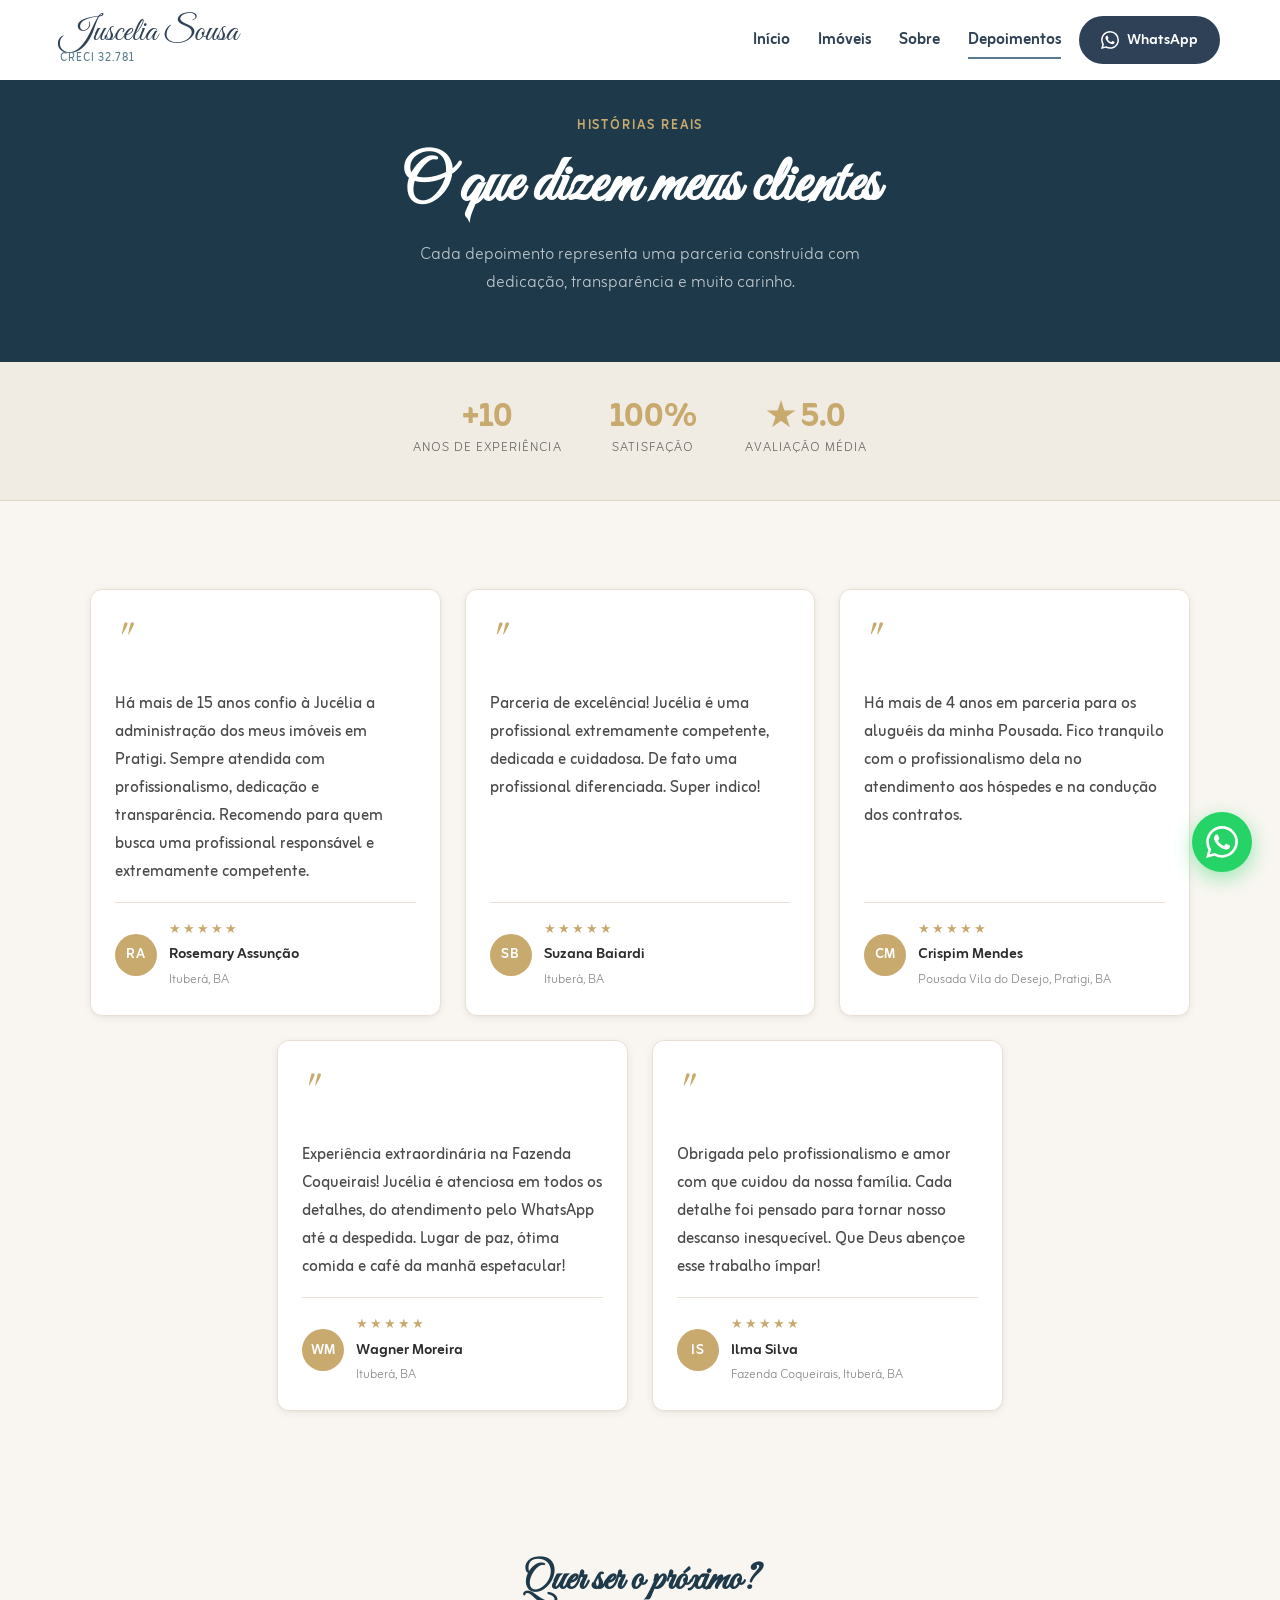
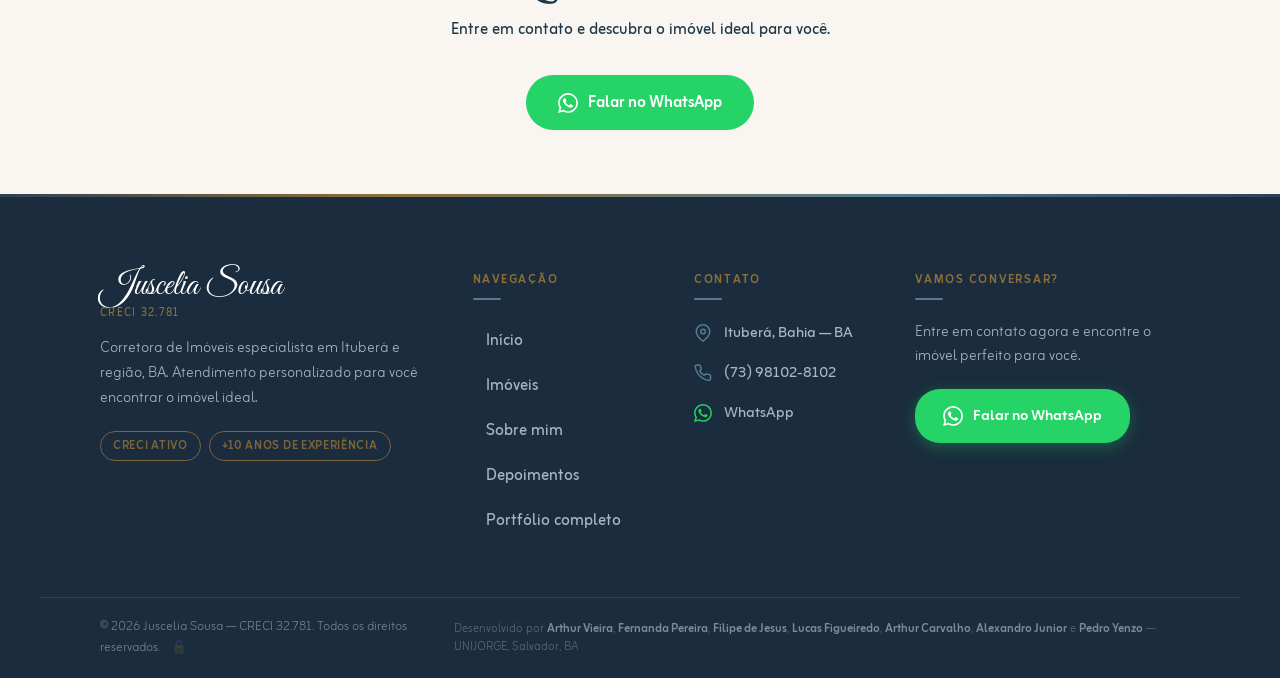
==== commit 14d0cb69: "Add admin panel link to all footers (depoimentos.html)" ====
--- a/depoimentos.html
+++ b/depoimentos.html
@@ -256,7 +256,10 @@
     </div>
 
     <div class="footer__copyright">
-      <p>&copy; <span id="footer-ano"></span> Juscelia Sousa — CRECI 32.781. Todos os direitos reservados.</p>
+      <p>
+        &copy; <span id="footer-ano"></span> Juscelia Sousa — CRECI 32.781. Todos os direitos reservados.
+        <a href="admin/index.html" class="footer__admin-link" aria-label="Painel Administrativo" title="Painel Administrativo">&#128274;</a>
+      </p>
       <p class="footer__credito">
         Desenvolvido por <strong>Arthur Vieira</strong>, <strong>Fernanda Pereira</strong>,
         <strong>Filipe de Jesus</strong>, <strong>Lucas Figueiredo</strong>,
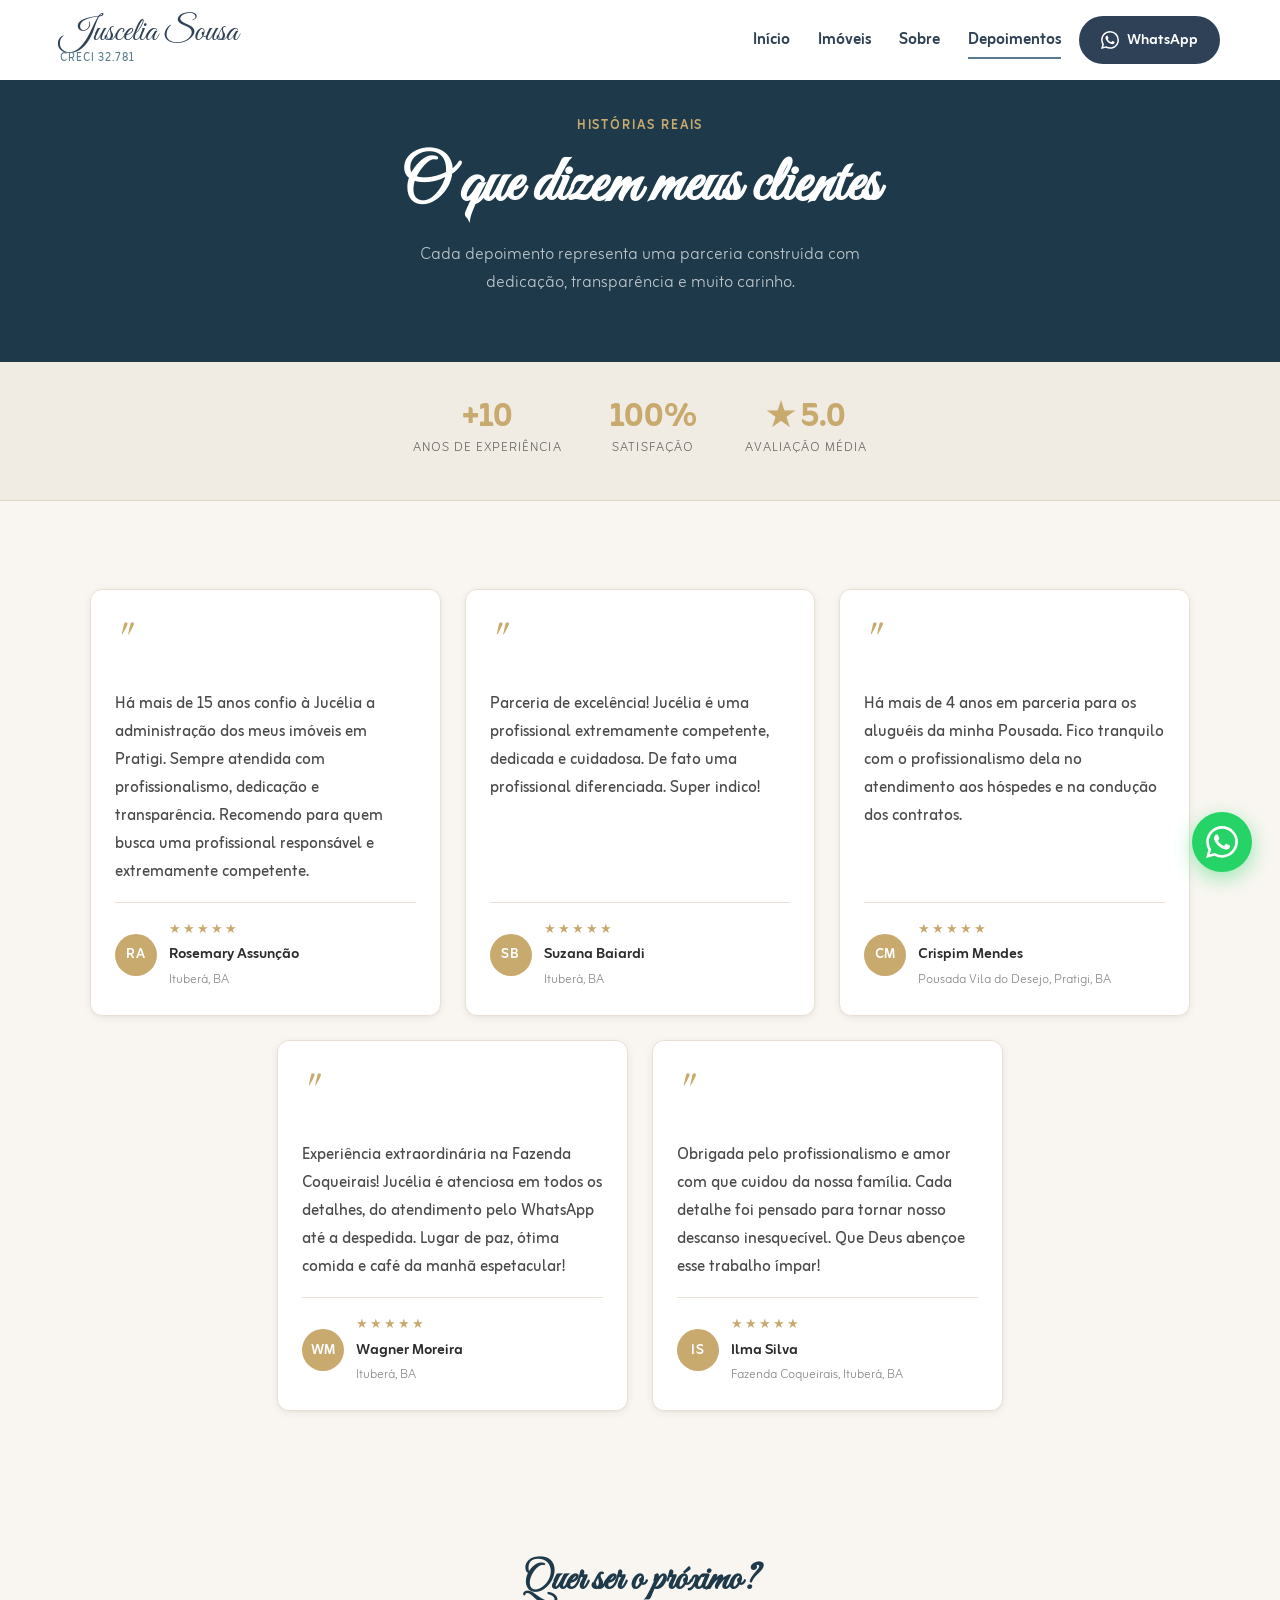
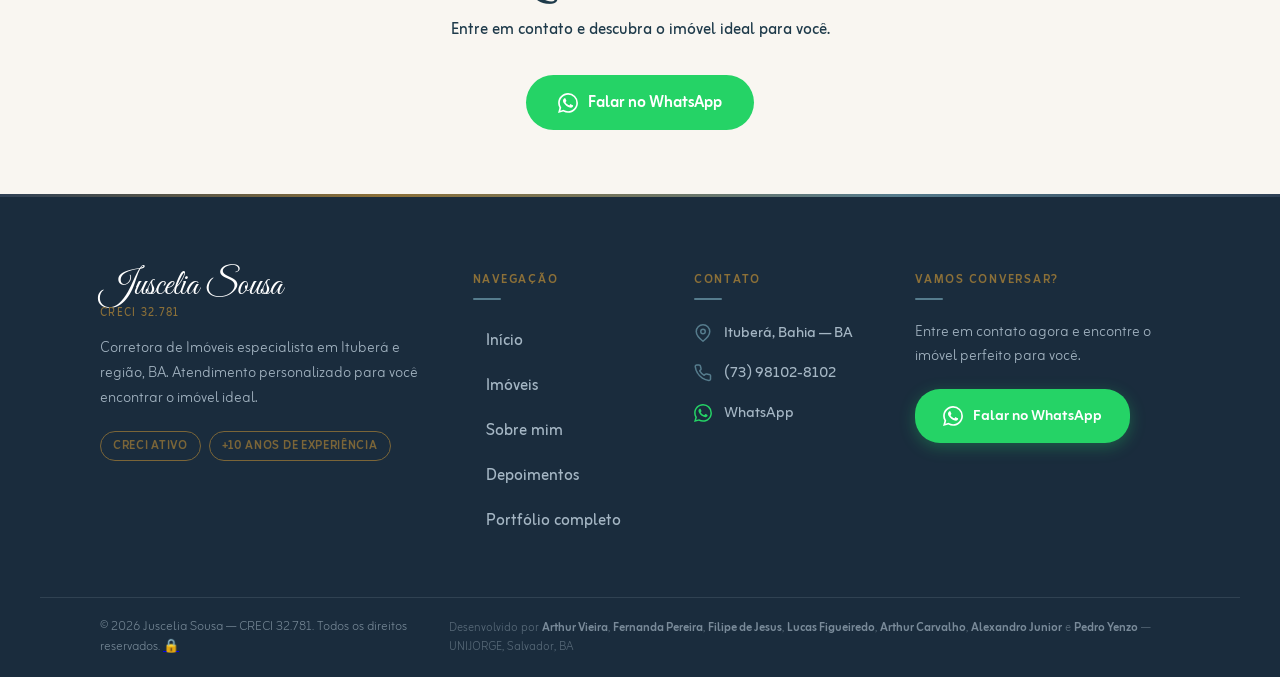
==== commit a14849dc: "corrigido algumas coisinhas" ====
--- a/depoimentos.html
+++ b/depoimentos.html
@@ -258,7 +258,7 @@
     <div class="footer__copyright">
       <p>
         &copy; <span id="footer-ano"></span> Juscelia Sousa — CRECI 32.781. Todos os direitos reservados.
-        <a href="admin/index.html" class="footer__admin-link" aria-label="Painel Administrativo" title="Painel Administrativo">&#128274;</a>
+        <a href="admin/index.html" target="_blank" class="footer__admin-link" aria-label="Painel Administrativo" title="Painel Administrativo">&#128274;</a>
       </p>
       <p class="footer__credito">
         Desenvolvido por <strong>Arthur Vieira</strong>, <strong>Fernanda Pereira</strong>,
--- a/assets/css/style.css
+++ b/assets/css/style.css
@@ -28,7 +28,7 @@
   --cor-sky:    #C8D9E6; /* destaques suaves, tags              */
   --cor-bege:   #F5EFEB; /* fundos de seções                    */
   --cor-branco: #FFFFFF; /* fundos de cards e navbar            */
-  --cor-escuro: #1E2D3D; /* corpo de texto                      */
+  --cor-escuro: #26a72d; /* corpo de texto                      */
   --cor-ouro:   #8C7038; /* CRECI e detalhes dourados           */
 
   --fonte-titulo: 'Great Vibes', cursive;
@@ -282,13 +282,13 @@
 }
 
 /* ============================================================
-   === SEÇÃO HERO — CARROSSEL CINEMATOGRÁFICO PREMIUM =======
+   === SEÇÃO HERO ============================================
    ============================================================ */
 .hero {
   position: relative;
   width: 100%;
   height: 100svh;
-  min-height: 600px;
+  min-height: 580px;
   display: flex;
   align-items: center;
   justify-content: center;
@@ -336,14 +336,14 @@
 
 /* Zoom centralizado com aceleração 3D para evitar tremores (1.015 a 1.05) */
 @keyframes kenBurns {
-  0%   { transform: scale3d(1.015, 1.015, 1) translate3d(0, 0, 0); }
-  100% { transform: scale3d(1.05, 1.05, 1) translate3d(0, 0, 0); }
+  0%   { transform: scale3d(1, 1, 1) translate3d(0, 0, 0); }
+  100% { transform: scale3d(1, 1, 1) translate3d(0, 0, 0); }
 }
 
 /* Mantém o zoom acelerado por hardware durante o fade out */
 @keyframes kenBurnsOut {
-  from { opacity: 1; transform: scale3d(1.05, 1.05, 1) translate3d(0, 0, 0); }
-  to   { opacity: 0; transform: scale3d(1.05, 1.05, 1) translate3d(0, 0, 0); }
+  from { opacity: 1; transform: scale3d(1, 1, 1) translate3d(0, 0, 0); }
+  to   { opacity: 0; transform: scale3d(1, 1, 1) translate3d(0, 0, 0); }
 }
 
 /* Imagens individuais (background via CSS) */
@@ -408,15 +408,9 @@
     rgba(200, 217, 230, 0.4) 70%,
     transparent 100%
   );
-  animation: lightSweep 4s ease-in-out infinite;
-}
-
-@keyframes lightSweep {
-  0%, 100% { opacity: 0.4; }
-  50%       { opacity: 0.9; }
-}
-
-/* ─── Conteúdo do Hero ─── */
+}
+
+/* Contêiner do conteúdo */
 .hero__content {
   position: relative;
   z-index: 2;
@@ -426,17 +420,17 @@
   text-align: center;
   padding: 0 24px;
   width: 100%;
-  max-width: 820px;
-  gap: 22px;
-  animation: heroSubir 1.1s cubic-bezier(0.16, 1, 0.3, 1) both;
-  animation-delay: 0.3s;
-}
-
-/* Animação de entrada (fade + subida suave) */
+  max-width: 780px;
+  gap: 20px;
+  animation: heroSubir 0.9s ease both;
+  animation-delay: 0.15s;
+}
+
+/* Animação de entrada (fade + subida) */
 @keyframes heroSubir {
   from {
     opacity: 0;
-    transform: translateY(32px);
+    transform: translateY(28px);
   }
   to {
     opacity: 1;
@@ -447,53 +441,45 @@
 /* 1. Tag de localização */
 .hero__tag {
   font-family: var(--fonte-corpo);
-  font-size: 0.75rem;
+  font-size: 0.78rem;
   font-weight: 400;
-  color: rgba(200, 217, 230, 0.92);
-  letter-spacing: 0.2em;
+  color: var(--cor-sky);
+  letter-spacing: 0.15em;
   text-transform: uppercase;
-  background-color: rgba(255, 255, 255, 0.07);
-  border: 1px solid rgba(200, 217, 230, 0.3);
-  padding: 7px 22px;
+  background-color: rgba(255, 255, 255, 0.08);
+  border: 1px solid rgba(200, 217, 230, 0.35);
+  padding: 6px 18px;
   border-radius: 100px;
-  backdrop-filter: blur(12px);
-  -webkit-backdrop-filter: blur(12px);
-  box-shadow: 0 2px 20px rgba(0, 0, 0, 0.2),
-              inset 0 1px 0 rgba(255,255,255,0.08);
+  backdrop-filter: blur(4px);
 }
 
 /* 2. Título principal */
 .hero__title {
   font-family: var(--fonte-titulo);
-  font-size: clamp(3rem, 8vw, 6rem);
-  color: #ffffff;
-  line-height: 1.1;
+  font-size: clamp(2.8rem, 7vw, 5.5rem);
+  color: var(--cor-branco);
+  line-height: 1.15;
   margin: 0;
-  text-shadow:
-    0 2px 40px rgba(0, 0, 0, 0.5),
-    0 0 80px rgba(10, 20, 35, 0.4);
-  letter-spacing: -0.01em;
 }
 
 /* 3. Subtítulo */
 .hero__subtitle {
   font-family: var(--fonte-corpo);
   font-size: clamp(1rem, 2.5vw, 1.2rem);
-  font-weight: 300;
-  color: rgba(240, 245, 250, 0.88);
-  max-width: 580px;
-  line-height: 1.7;
-  text-shadow: 0 1px 12px rgba(0, 0, 0, 0.4);
-  letter-spacing: 0.01em;
+  font-weight: 400;
+  color: var(--cor-bege);
+  max-width: 600px;
+  line-height: 1.6;
+  opacity: 0.92;
 }
 
 /* 4. Grupo de botões */
 .hero__actions {
   display: flex;
-  flex-direction: column;
+  flex-direction: column; /* empilhado no mobile */
   gap: 14px;
   width: 100%;
-  margin-top: 6px;
+  margin-top: 4px;
 }
 
 /* Base compartilhada dos botões */
@@ -506,83 +492,84 @@
   font-weight: 700;
   border-radius: 25px;
   padding: 14px 32px;
-  min-height: 50px;
+  min-height: 48px;
   cursor: pointer;
   text-decoration: none;
   border: 2px solid transparent;
   transition: var(--transicao-base);
-  letter-spacing: 0.04em;
-  width: 100%;
+  letter-spacing: 0.03em;
+  width: 100%; /* largura total no mobile */
 }
 
 /* Botão primário */
 .btn--primary {
-  background: linear-gradient(135deg, #567C8D 0%, #3d6273 100%);
+  background-color: var(--cor-teal);
   color: var(--cor-branco);
-  border-color: transparent;
-  box-shadow: 0 4px 24px rgba(86, 124, 141, 0.45),
-              inset 0 1px 0 rgba(255,255,255,0.15);
+  border-color: var(--cor-teal);
 }
 
 .btn--primary:hover {
-  background: linear-gradient(135deg, #4a6b7c 0%, #2F4156 100%);
-  transform: translateY(-3px);
-  box-shadow: 0 10px 32px rgba(86, 124, 141, 0.55);
+  background-color: #4a6b7c;
+  border-color: #4a6b7c;
+  transform: translateY(-2px);
+  box-shadow: 0 8px 20px rgba(86, 124, 141, 0.4);
 }
 
 /* Botão contorno */
 .btn--outline {
-  background-color: rgba(255, 255, 255, 0.08);
+  background-color: transparent;
   color: var(--cor-branco);
-  border-color: rgba(255, 255, 255, 0.55);
-  backdrop-filter: blur(8px);
-  -webkit-backdrop-filter: blur(8px);
+  border-color: var(--cor-branco);
 }
 
 .btn--outline:hover {
-  background-color: rgba(255, 255, 255, 0.18);
-  border-color: rgba(255, 255, 255, 0.9);
-  transform: translateY(-3px);
-  box-shadow: 0 8px 28px rgba(255, 255, 255, 0.15);
-}
-
-
+  background-color: var(--cor-branco);
+  color: var(--cor-navy);
+  transform: translateY(-2px);
+  box-shadow: 0 8px 20px rgba(255, 255, 255, 0.2);
+}
 
 /* 5. Indicador de rolagem */
 .hero__scroll-hint {
   position: absolute;
-  bottom: 24px;
-  right: 32px;
-  z-index: 4;
+  bottom: 28px;
+  left: 50%;
+  transform: translateX(-50%);
+  z-index: 2;
   display: flex;
   flex-direction: column;
   align-items: center;
   gap: 4px;
-  color: rgba(255, 255, 255, 0.55);
-  animation: saltar 2.4s ease-in-out infinite;
+  color: var(--cor-branco);
+  opacity: 0.75;
+  animation: saltar 2.2s ease-in-out infinite;
+  text-decoration: none;
   cursor: default;
 }
 
 .hero__scroll-hint span {
   font-family: var(--fonte-corpo);
-  font-size: 0.65rem;
+  font-size: 0.7rem;
   font-weight: 300;
-  letter-spacing: 0.15em;
+  letter-spacing: 0.12em;
   text-transform: uppercase;
 }
 
 .hero__scroll-hint svg {
-  width: 20px;
-  height: 20px;
+  width: 22px;
+  height: 22px;
 }
 
 @keyframes saltar {
-  0%, 100% { transform: translateY(0); opacity: 0.55; }
-  50%       { transform: translateY(8px); opacity: 0.85; }
-}
+  0%, 100% { transform: translateX(-50%) translateY(0); }
+  50%       { transform: translateX(-50%) translateY(9px); }
+}
+
 
 /* ============================================================
    === SEÇÃO SOBRE MIM =======================================
+   ============================================================ */
+
 /* Linha decorativa abaixo dos títulos */
 .linha-decorativa {
   width: 60px;
--- a/assets/css/footer.css
+++ b/assets/css/footer.css
@@ -321,21 +321,3 @@
     padding: 20px 60px;
   }
 }
-
-/* Link administrativo discreto */
-.footer__admin-link {
-  font-size: 0.8rem;
-  color: rgba(200, 217, 230, 0.25);
-  text-decoration: none;
-  margin-left: 8px;
-  display: inline-flex;
-  align-items: center;
-  transition: color 0.2s ease, opacity 0.2s ease;
-  opacity: 0.5;
-}
-
-.footer__admin-link:hover {
-  color: var(--cor-ouro);
-  opacity: 1;
-}
-
